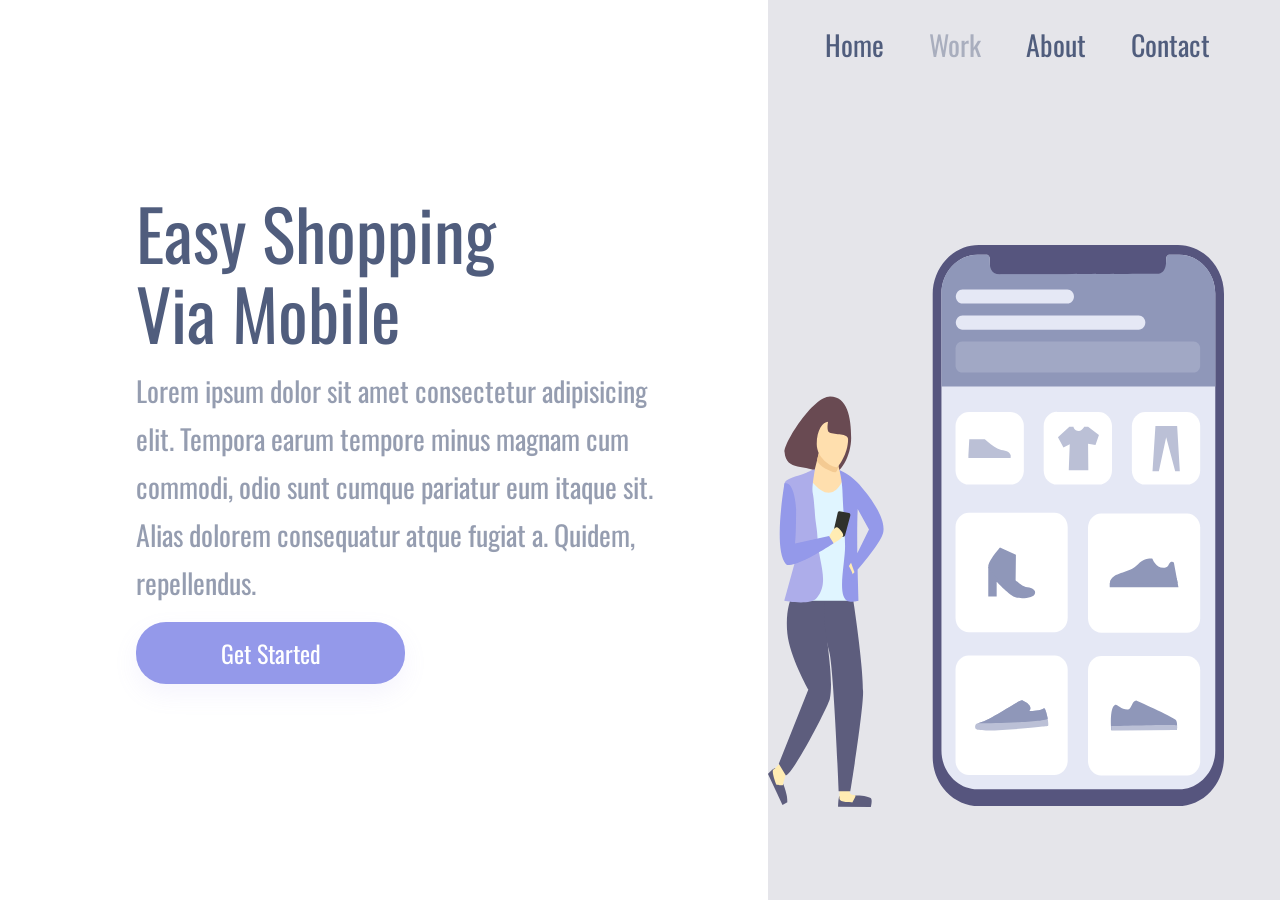
==== projeto.html @ dbb595c3 "Primeiro Commit - Projeto Responsivo DevClub" ====
<!DOCTYPE html>
<html lang="pt-br">
<head>
    <meta charset="UTF-8">
    <meta name="viewport" content="width=device-width, initial-scale=1.0">
    <link rel="stylesheet" href="projeto.css">
    <title>Projeto Responsivo</title>
</head>
<body>
    <div class="container">
        <section class="sec-left">
            <h1>Easy Shopping Via Mobile</h1>
            <p>Lorem ipsum dolor sit amet consectetur adipisicing elit. Tempora earum tempore minus magnam cum commodi, odio
            sunt cumque pariatur eum itaque sit. Alias dolorem consequatur atque fugiat a. Quidem, repellendus.</p>
            <button>Get Started</button>
        </section>
        <section class="sec-right">
            <header>
                <a href="">Home</a>
                <a href="">Work</a>
                <a href="">About</a>
                <a href="">Contact</a>
            </header>
            <img src="Illustration-3-3.svg" alt="logo">
        </section>
    </div>
</body>
</html>
---- projeto.css ----
@import url('https://fonts.googleapis.com/css2?family=Oswald:wght@200..700&display=swap');

* {
    margin: 0;
    padding: 0;
    box-sizing: border-box;
    font-family: "Oswald", sans-serif;
    text-decoration: none;
    font-weight: 400;
}

.container {
    height: 100vh;
    width: 100vw;
}

.sec-left {
    display: inline-block;
    width: 60%;
    padding-left: 136px;
    margin-top: 15%;
}


.sec-right {
    display: inline-block;
    background-color: rgba(93, 93, 125, 0.16);
    height: 100vh;
    width: 40%;
    position: absolute;
}

h1 {
    font-size: 70px;
    line-height: 80px;
    color: #505d7d;
    width: 368px;
}

p {
    font-size: 28px;
    line-height: 48px;
    color: #505d7d;
    opacity: 0.6;
    margin: 15px 0;
    width: 540px;
}

button {
    width: 269px;
    height: 62px;
    background: #9499ea;
    box-shadow: 0px 10px 24px rgba(148, 143, 234, 0.0979959);
    border: none;
    border-radius: 30px;
    color: white;
    text-align: center;
    font-size: 24px;
    line-height: 36px;
    cursor: pointer;
}

button:hover {
    opacity: .8;
}

button:active {
    opacity: .5;
}

a {
    font-size: 28px;
    line-height: 41px;
    color: #505d7d;
    margin-right: 41px;
    cursor: pointer;
}

a:nth-child(2) {
    opacity: 0.4;
}

a:hover {
    opacity: 0.4;
}

a:active {
    opacity: 0.8;
}

header {
    margin: 24px 0 0 57px;
}

img {
    width: 456px;
    height: 562px;
    position: relative;
    top: 20%;
}

@media screen and (max-width: 1100px) {
    .sec-left {
        width: 100%;
        height: 50%;
        padding: 0;
        margin: 0;
    }

    .sec-right {
        display: block;
        height: auto;
        width: 100%;
        position: static;
        padding: 40px;
    }

    img {
        position: static;
        max-width: 90%;
    }

    header {
        display: none;
    }

    h1 {
        font-size: 36px;
        line-height: 52px;
        width: auto;
        margin: 58px 50px 0 50px;
        text-align: center;
    }

    p {
        margin: 15px 40px;
        width: auto;
        text-align: center;
        font-size: 14px;
        line-height: 24px;
    }

    button {
        display: block;
        margin: 0 auto;
    }
}

@media screen and (max-width: 375px) {
    .sec-left {
        height: 55%;
    }
}
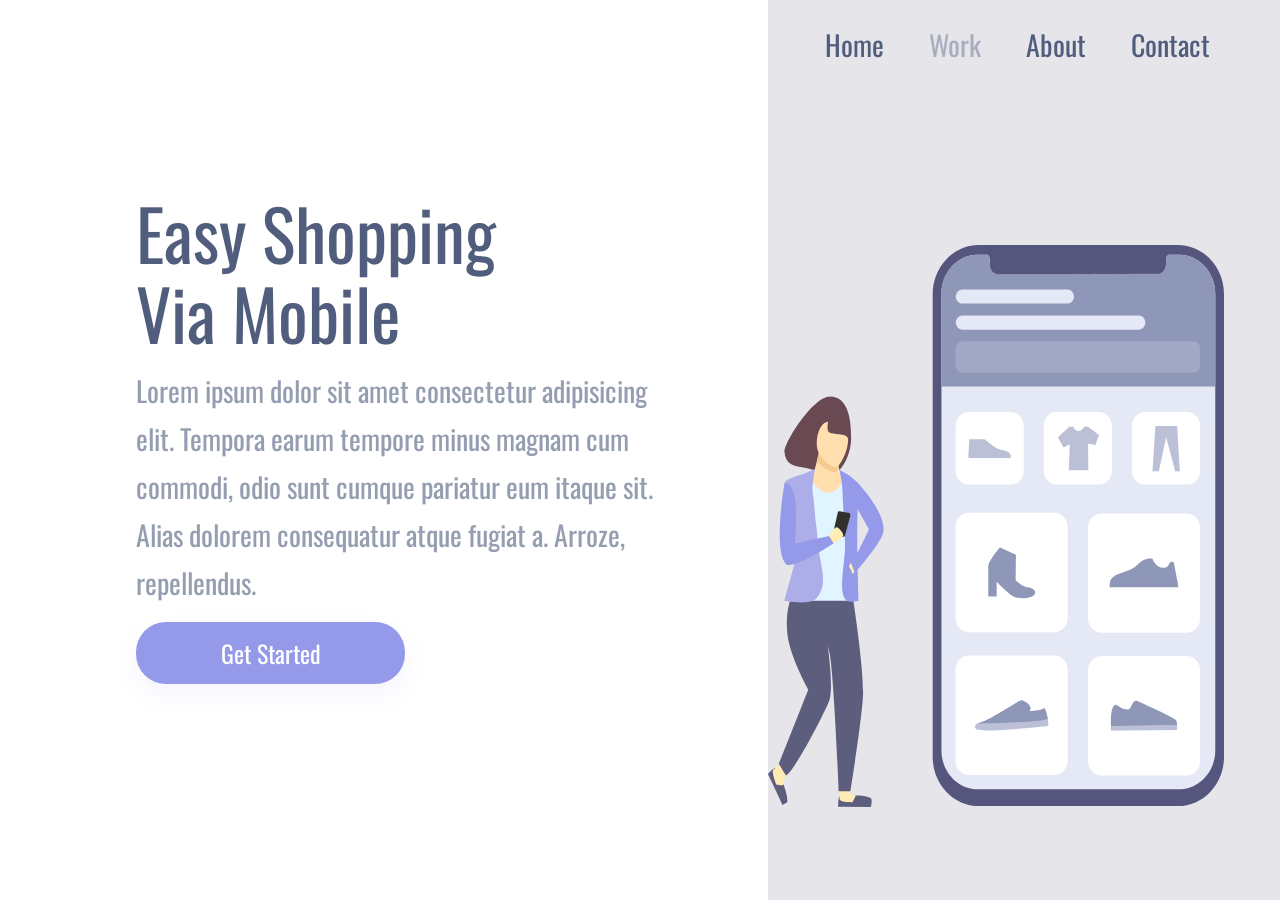
==== commit bce90386: "Mudança <p>Lorem" ====
--- a/projeto.html
+++ b/projeto.html
@@ -11,7 +11,7 @@
         <section class="sec-left">
             <h1>Easy Shopping Via Mobile</h1>
             <p>Lorem ipsum dolor sit amet consectetur adipisicing elit. Tempora earum tempore minus magnam cum commodi, odio
-            sunt cumque pariatur eum itaque sit. Alias dolorem consequatur atque fugiat a. Quidem, repellendus.</p>
+            sunt cumque pariatur eum itaque sit. Alias dolorem consequatur atque fugiat a. Arroze, repellendus.</p>
             <button>Get Started</button>
         </section>
         <section class="sec-right">
